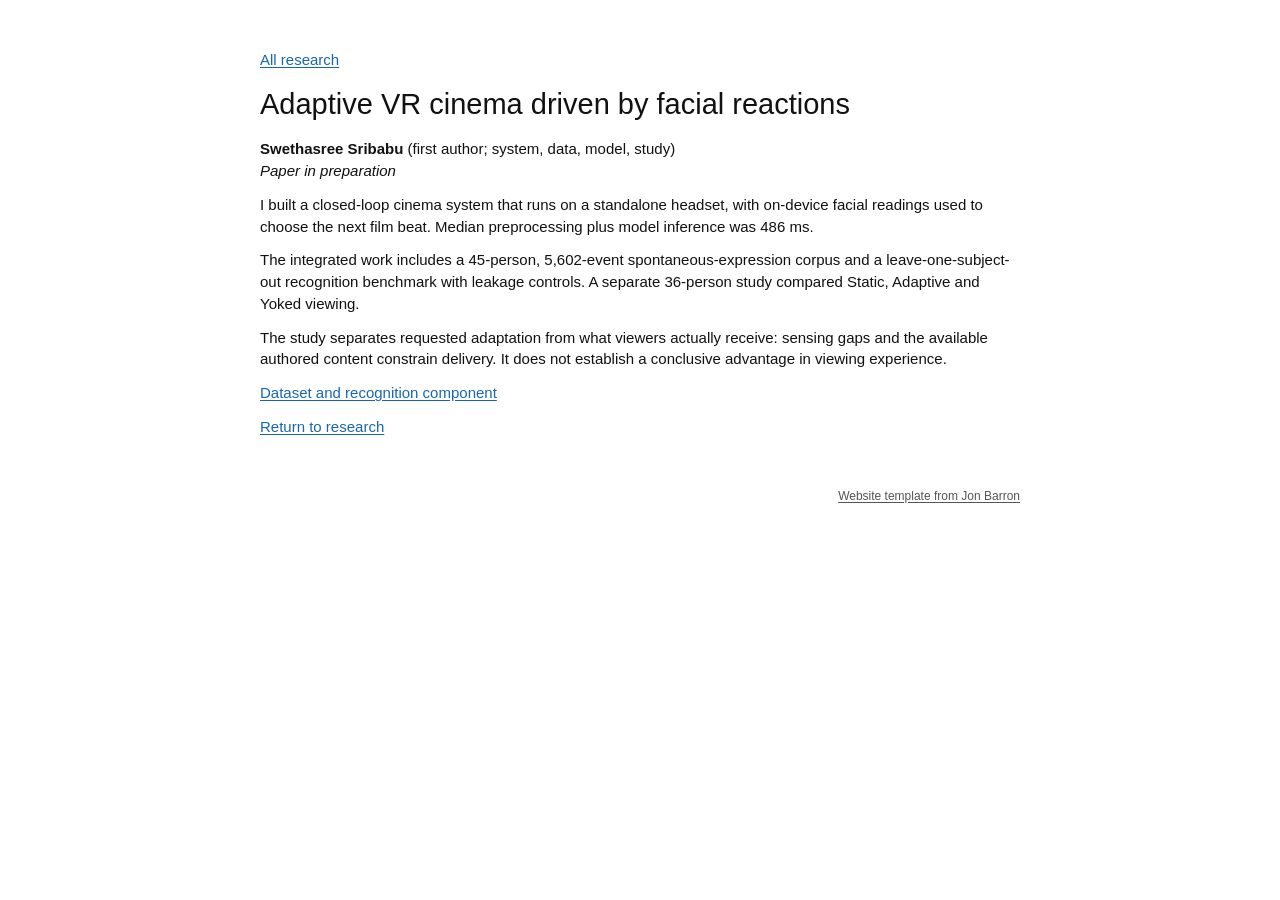
==== projects/adaptive-vr-cinema/index.html @ b435efd1 "v4 academic homepage and LaTeX CV" ====
<!doctype html><html lang="en"><head><meta charset="utf-8"><meta name="viewport" content="width=device-width, initial-scale=1"><meta name="color-scheme" content="light"><title>Adaptive VR cinema driven by facial reactions | Swethasree Sribabu</title><meta name="description" content="Adaptive VR cinema project; paper in preparation."><link rel="icon" href="data:,"><link rel="stylesheet" href="../../style.css"></head><body><a class="skip-link" href="#main">Skip to content</a><main id="main" class="page"><div class="project-page"><p><a href="../../index.html#research">All research</a></p><h1>Adaptive VR cinema driven by facial reactions</h1><p><strong>Swethasree Sribabu</strong> (first author; system, data, model, study)<br><em>Paper in preparation</em></p><p>I built a closed-loop cinema system that runs on a standalone headset, with on-device facial readings used to choose the next film beat. Median preprocessing plus model inference was 486 ms.</p><p>The integrated work includes a 45-person, 5,602-event spontaneous-expression corpus and a leave-one-subject-out recognition benchmark with leakage controls. A separate 36-person study compared Static, Adaptive and Yoked viewing.</p><p>The study separates requested adaptation from what viewers actually receive: sensing gaps and the available authored content constrain delivery. It does not establish a conclusive advantage in viewing experience.</p><p><a href="../blendme-ii/">Dataset and recognition component</a></p><p><a href="../../index.html#research">Return to research</a></p></div><footer class="footer"><p><a href="https://github.com/jonbarron/jonbarron_website">Website template from Jon Barron</a></p></footer></main></body></html>
---- style.css ----
/* Academic-page structure adapted from Jon Barron's reusable website template.
   Local system font and no remote scripts, fonts, or tracking. */
* { box-sizing:border-box; }
html { -webkit-text-size-adjust:100%; text-size-adjust:100%; scroll-padding-top:16px; }
body { margin:0; background:white; color:#111; font:15px/1.45 Arial,Helvetica,sans-serif; }
a { color:#1767ae; text-decoration:none; }
a:hover { color:#8b4b00; text-decoration:underline; }
a:focus-visible { outline:2px solid #1767ae; outline-offset:4px; }
p a { text-decoration:underline; text-underline-offset:2px; }
img { max-width:100%; display:block; }
p { margin:12px 0; }
h1,h2 { font-weight:400; }
h2 { font-size:22px; line-height:1.3; margin:0 0 13px; }
.page { width:100%; max-width:816px; margin:0 auto; padding:12px 8px 25px; }
.skip-link { position:fixed; top:-80px; left:12px; background:#fff; border:2px solid #1767ae; padding:8px; z-index:10; }
.skip-link:focus { top:8px; }
.bio { display:flex; align-items:center; padding:15px 0 12px; }
.bio-text { width:69%; padding:2.5%; }
.name { margin:0 0 17px; padding-top:12px; font-size:32px; line-height:1.2; text-align:center; }
.bio-text > p { font-size:14.5px; line-height:1.5; }
.bio-photo { width:31%; padding:2.5%; }
.bio-photo img { width:220px; height:220px; object-fit:cover; object-position:center 32%; border-radius:50%; }
.bio-links { text-align:center; padding-top:4px; }
.bio-links a { text-decoration:none; white-space:nowrap; }
.bio-links span { padding:0 6px; }
.section { padding:19px 20px 10px; }
.section > p { font-size:14.5px; }
.news-list,.honors-list { list-style:none; padding:0; margin:0; font-size:14px; }
.news-list li,.honors-list li { display:grid; grid-template-columns:100px minmax(0,1fr); gap:15px; margin:8px 0; }
.news-list li > span,.honors-list li > span { color:#333; white-space:nowrap; }
.papers { margin-top:6px; }
.paper { display:flex; align-items:center; gap:24px; padding:20px 0; }
.paper-media { width:160px; flex:0 0 160px; }
.paper-media img { width:160px; height:160px; object-fit:cover; }
.status-square { width:160px; height:160px; background:#f1f1f1; color:#555; display:flex; align-items:center; justify-content:center; text-align:center; padding:16px; }
.status-square span { font-size:12px; line-height:1.55; letter-spacing:1px; text-transform:uppercase; }
.paper-info { min-width:0; font-size:14px; line-height:1.4; }
.papertitle { font-weight:700; }
.paper-authors { margin-top:4px; }
.paper-venue { margin-top:3px; }
.paper-links { margin-top:4px; }
.paper-desc { margin:10px 0 0; }
.paper-award { color:#b00000; font-weight:700; margin:7px 0 0; }
.other-work { margin-top:12px; }
.footer { padding:26px 20px 8px; text-align:right; font-size:12px; color:#555; }
.footer p { margin:0; }
.footer a { color:#555; }
.project-page { padding:25px 20px 12px; }
.project-page h1 { font-size:29px; line-height:1.3; margin:15px 0; }
.project-subtitle { font-size:19px; }
.project-page h2 { margin-top:26px; }
.project-page figure { margin:24px 0; }
.project-page figure img { width:100%; height:auto; }
figcaption { font-size:13px; color:#444; margin-top:10px; }
@media(max-width:640px) {
 .page { padding:8px 15px 22px; }
 .bio { align-items:flex-start; gap:18px; }
 .bio-text { width:calc(100% - 128px); padding:10px 0; }
 .bio-photo { width:110px; padding:22px 0 0; }
 .bio-photo img { width:110px; height:110px; }
 .name { font-size:28px; text-align:left; padding-top:2px; }
 .bio-text > p { font-size:14px; }
 .bio-links { text-align:left; }
 .bio-links span { padding:0 4px; }
 .section,.project-page { padding-inline:0; }
 .paper { gap:18px; align-items:flex-start; }
 .paper-media { width:110px; flex-basis:110px; }
 .paper-media img,.status-square { width:110px; height:110px; }
 .status-square { padding:10px; }
 .status-square span { font-size:10px; letter-spacing:.6px; }
 .paper-info { font-size:14px; }
 .news-list li,.honors-list li { grid-template-columns:90px minmax(0,1fr); gap:10px; }
 .footer { padding-inline:0; }
}
@media(max-width:450px) {
 .bio { display:block; position:relative; padding-top:12px; }
 .bio-text { width:100%; }
 .name { max-width:calc(100% - 113px); min-height:74px; margin-bottom:17px; }
 .bio-photo { position:absolute; right:0; top:20px; padding:0; width:98px; }
 .bio-photo img { width:98px; height:98px; }
 .paper { gap:14px; }
 .paper-media { width:100px; flex-basis:100px; }
 .paper-media img,.status-square { width:100px; height:100px; }
 .status-square { padding:8px; }
 .status-square span { font-size:10px; }
 .news-list li,.honors-list li { grid-template-columns:85px minmax(0,1fr); font-size:13px; gap:10px; }
 .paper-info { font-size:13.5px; }
}
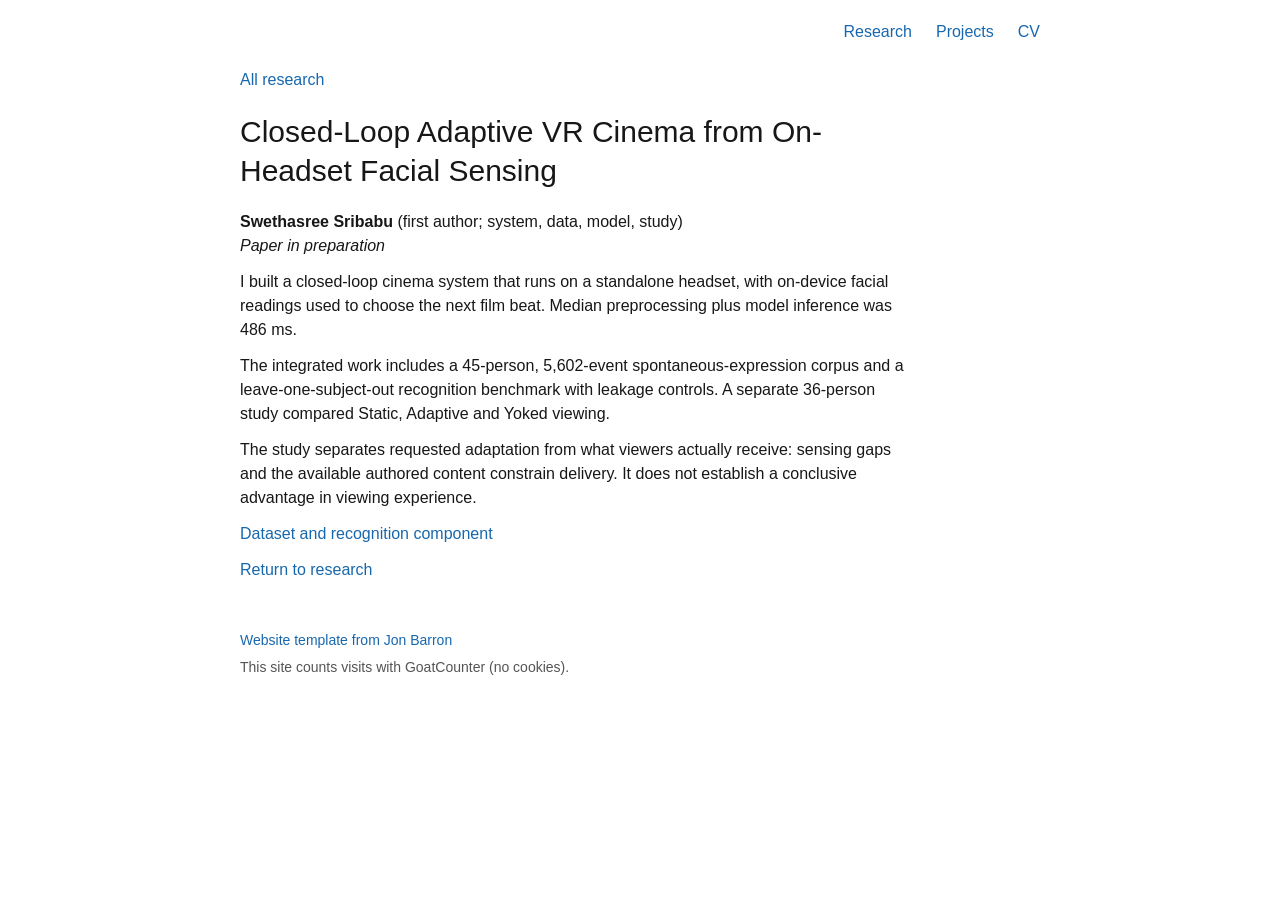
==== commit de5e0df9: "Sharper public titles" ====
--- a/projects/adaptive-vr-cinema/index.html
+++ b/projects/adaptive-vr-cinema/index.html
@@ -1 +1,3 @@
-<!doctype html><html lang="en"><head><meta charset="utf-8"><meta name="viewport" content="width=device-width, initial-scale=1"><meta name="color-scheme" content="light"><title>Adaptive VR cinema driven by facial reactions | Swethasree Sribabu</title><meta name="description" content="Adaptive VR cinema project; paper in preparation."><link rel="icon" href="data:,"><link rel="stylesheet" href="../../style.css"></head><body><a class="skip-link" href="#main">Skip to content</a><main id="main" class="page"><div class="project-page"><p><a href="../../index.html#research">All research</a></p><h1>Adaptive VR cinema driven by facial reactions</h1><p><strong>Swethasree Sribabu</strong> (first author; system, data, model, study)<br><em>Paper in preparation</em></p><p>I built a closed-loop cinema system that runs on a standalone headset, with on-device facial readings used to choose the next film beat. Median preprocessing plus model inference was 486 ms.</p><p>The integrated work includes a 45-person, 5,602-event spontaneous-expression corpus and a leave-one-subject-out recognition benchmark with leakage controls. A separate 36-person study compared Static, Adaptive and Yoked viewing.</p><p>The study separates requested adaptation from what viewers actually receive: sensing gaps and the available authored content constrain delivery. It does not establish a conclusive advantage in viewing experience.</p><p><a href="../blendme-ii/">Dataset and recognition component</a></p><p><a href="../../index.html#research">Return to research</a></p></div><footer class="footer"><p><a href="https://github.com/jonbarron/jonbarron_website">Website template from Jon Barron</a></p></footer></main></body></html>+<!DOCTYPE html>
+<html lang="en"><head><meta charset="utf-8"/><meta content="width=device-width, initial-scale=1" name="viewport"/><meta content="light" name="color-scheme"/><title>Closed-Loop Adaptive VR Cinema from On-Headset Facial Sensing | Swethasree Sribabu</title><meta content="Adaptive VR cinema project; paper in preparation." name="description"/><link href="data:," rel="icon"/><link href="../../style.css" rel="stylesheet"/></head><body><a class="skip-link" href="#main">Skip to content</a><main class="page" id="main"><nav aria-label="Primary" class="top-nav"><a href="../../#research">Research</a><a href="../../#projects">Projects</a><a href="../../assets/Swethasree_Sribabu_CV.pdf">CV</a></nav><div class="project-page"><p><a href="../../index.html#research">All research</a></p><h1>Closed-Loop Adaptive VR Cinema from On-Headset Facial Sensing</h1><p><strong>Swethasree Sribabu</strong> (first author; system, data, model, study)<br/><em>Paper in preparation</em></p><p>I built a closed-loop cinema system that runs on a standalone headset, with on-device facial readings used to choose the next film beat. Median preprocessing plus model inference was 486 ms.</p><p>The integrated work includes a 45-person, 5,602-event spontaneous-expression corpus and a leave-one-subject-out recognition benchmark with leakage controls. A separate 36-person study compared Static, Adaptive and Yoked viewing.</p><p>The study separates requested adaptation from what viewers actually receive: sensing gaps and the available authored content constrain delivery. It does not establish a conclusive advantage in viewing experience.</p><p><a href="../blendme-ii/">Dataset and recognition component</a></p><p><a href="../../index.html#research">Return to research</a></p></div><footer class="footer"><p><a href="https://github.com/jonbarron/jonbarron_website">Website template from Jon Barron</a></p><p>This site counts visits with GoatCounter (no cookies).</p></footer></main><script data-goatcounter="https://swethasree.goatcounter.com/count" async src="https://gc.zgo.at/count.js"></script>
+</body></html>
--- a/style.css
+++ b/style.css
@@ -1,88 +1,68 @@
-/* Academic-page structure adapted from Jon Barron's reusable website template.
-   Local system font and no remote scripts, fonts, or tracking. */
+/* Academic structure adapted from Jon Barron's reusable website template. */
 * { box-sizing:border-box; }
-html { -webkit-text-size-adjust:100%; text-size-adjust:100%; scroll-padding-top:16px; }
-body { margin:0; background:white; color:#111; font:15px/1.45 Arial,Helvetica,sans-serif; }
+html { -webkit-text-size-adjust:100%; text-size-adjust:100%; scroll-padding-top:24px; }
+body { margin:0; background:#fff; color:#171717; font:16px/1.5 Arial,Helvetica,sans-serif; }
 a { color:#1767ae; text-decoration:none; }
-a:hover { color:#8b4b00; text-decoration:underline; }
+a:hover { text-decoration:underline; }
 a:focus-visible { outline:2px solid #1767ae; outline-offset:4px; }
-p a { text-decoration:underline; text-underline-offset:2px; }
-img { max-width:100%; display:block; }
+img { display:block; max-width:100%; }
 p { margin:12px 0; }
 h1,h2 { font-weight:400; }
-h2 { font-size:22px; line-height:1.3; margin:0 0 13px; }
-.page { width:100%; max-width:816px; margin:0 auto; padding:12px 8px 25px; }
-.skip-link { position:fixed; top:-80px; left:12px; background:#fff; border:2px solid #1767ae; padding:8px; z-index:10; }
+h2 { font-size:24px; line-height:1.3; margin:0 0 20px; }
+.page { width:100%; max-width:840px; margin:0 auto; padding:20px 20px 32px; }
+.top-nav { display:flex; gap:24px; justify-content:flex-end; margin-bottom:24px; }
+.skip-link { position:fixed; top:-100px; left:12px; background:#fff; border:2px solid #1767ae; padding:8px; z-index:10; }
 .skip-link:focus { top:8px; }
-.bio { display:flex; align-items:center; padding:15px 0 12px; }
-.bio-text { width:69%; padding:2.5%; }
-.name { margin:0 0 17px; padding-top:12px; font-size:32px; line-height:1.2; text-align:center; }
-.bio-text > p { font-size:14.5px; line-height:1.5; }
-.bio-photo { width:31%; padding:2.5%; }
-.bio-photo img { width:220px; height:220px; object-fit:cover; object-position:center 32%; border-radius:50%; }
-.bio-links { text-align:center; padding-top:4px; }
-.bio-links a { text-decoration:none; white-space:nowrap; }
-.bio-links span { padding:0 6px; }
-.section { padding:19px 20px 10px; }
-.section > p { font-size:14.5px; }
-.news-list,.honors-list { list-style:none; padding:0; margin:0; font-size:14px; }
-.news-list li,.honors-list li { display:grid; grid-template-columns:100px minmax(0,1fr); gap:15px; margin:8px 0; }
-.news-list li > span,.honors-list li > span { color:#333; white-space:nowrap; }
-.papers { margin-top:6px; }
-.paper { display:flex; align-items:center; gap:24px; padding:20px 0; }
+.name { font-size:34px; line-height:1.2; margin:0 0 8px; }
+.headline { margin:0 0 24px; color:#555; }
+.bio { display:flex; gap:32px; align-items:flex-start; }
+.bio > p { flex:1; min-width:0; margin:0; max-width:75ch; }
+.bio-photo { flex:0 0 184px; }
+.bio-photo img { width:184px; height:184px; object-fit:cover; object-position:center 32%; border-radius:50%; }
+.bio-links { margin-top:20px; }
+.bio-links span { padding:0 8px; color:#555; }
+.section { margin-top:48px; }
+.section > p { max-width:75ch; }
+.news-list,.honors-list { list-style:none; padding:0; margin:0; }
+.news-list li,.honors-list li { display:grid; grid-template-columns:104px minmax(0,1fr); gap:16px; margin:10px 0; }
+.news-list li > span,.honors-list li > span { color:#555; white-space:nowrap; }
+.papers { margin-top:8px; }
+.paper { display:flex; align-items:flex-start; gap:24px; padding:24px 0; }
 .paper-media { width:160px; flex:0 0 160px; }
 .paper-media img { width:160px; height:160px; object-fit:cover; }
 .status-square { width:160px; height:160px; background:#f1f1f1; color:#555; display:flex; align-items:center; justify-content:center; text-align:center; padding:16px; }
-.status-square span { font-size:12px; line-height:1.55; letter-spacing:1px; text-transform:uppercase; }
-.paper-info { min-width:0; font-size:14px; line-height:1.4; }
+.status-square span { font-size:14px; line-height:1.5; letter-spacing:.6px; text-transform:uppercase; }
+.paper-info { min-width:0; max-width:75ch; }
 .papertitle { font-weight:700; }
-.paper-authors { margin-top:4px; }
-.paper-venue { margin-top:3px; }
-.paper-links { margin-top:4px; }
-.paper-desc { margin:10px 0 0; }
-.paper-award { color:#b00000; font-weight:700; margin:7px 0 0; }
-.other-work { margin-top:12px; }
-.footer { padding:26px 20px 8px; text-align:right; font-size:12px; color:#555; }
-.footer p { margin:0; }
-.footer a { color:#555; }
-.project-page { padding:25px 20px 12px; }
-.project-page h1 { font-size:29px; line-height:1.3; margin:15px 0; }
-.project-subtitle { font-size:19px; }
-.project-page h2 { margin-top:26px; }
+.paper-role,.paper-venue { color:#555; margin-top:4px; }
+.paper-desc { margin:12px 0; }
+.paper-links { margin-top:8px; }
+.footer { margin-top:48px; font-size:14px; color:#555; }
+.footer p { margin:6px 0; }
+.project-page { max-width:75ch; }
+.project-page h1 { font-size:30px; line-height:1.3; margin:20px 0; }
+.project-page h2 { margin-top:32px; }
 .project-page figure { margin:24px 0; }
 .project-page figure img { width:100%; height:auto; }
-figcaption { font-size:13px; color:#444; margin-top:10px; }
+figcaption { color:#555; margin-top:12px; }
 @media(max-width:640px) {
- .page { padding:8px 15px 22px; }
- .bio { align-items:flex-start; gap:18px; }
- .bio-text { width:calc(100% - 128px); padding:10px 0; }
- .bio-photo { width:110px; padding:22px 0 0; }
- .bio-photo img { width:110px; height:110px; }
- .name { font-size:28px; text-align:left; padding-top:2px; }
- .bio-text > p { font-size:14px; }
- .bio-links { text-align:left; }
- .bio-links span { padding:0 4px; }
- .section,.project-page { padding-inline:0; }
- .paper { gap:18px; align-items:flex-start; }
- .paper-media { width:110px; flex-basis:110px; }
- .paper-media img,.status-square { width:110px; height:110px; }
- .status-square { padding:10px; }
- .status-square span { font-size:10px; letter-spacing:.6px; }
- .paper-info { font-size:14px; }
- .news-list li,.honors-list li { grid-template-columns:90px minmax(0,1fr); gap:10px; }
- .footer { padding-inline:0; }
+ .page { padding:16px 20px 28px; }
+ .top-nav { justify-content:flex-start; margin-bottom:28px; }
+ .name { font-size:32px; }
+ .headline { max-width:30ch; }
+ .bio { flex-direction:column; gap:20px; }
+ .bio-photo { flex-basis:auto; }
+ .bio-photo img { width:144px; height:144px; }
+ .bio-links span { padding:0 5px; }
+ .section { margin-top:40px; }
+ .paper { flex-direction:column; gap:16px; padding:24px 0; }
+ .paper-media { flex-basis:auto; }
+ .news-list li,.honors-list li { grid-template-columns:94px minmax(0,1fr); gap:12px; }
+ .project-page h1 { font-size:28px; }
 }
-@media(max-width:450px) {
- .bio { display:block; position:relative; padding-top:12px; }
- .bio-text { width:100%; }
- .name { max-width:calc(100% - 113px); min-height:74px; margin-bottom:17px; }
- .bio-photo { position:absolute; right:0; top:20px; padding:0; width:98px; }
- .bio-photo img { width:98px; height:98px; }
- .paper { gap:14px; }
- .paper-media { width:100px; flex-basis:100px; }
- .paper-media img,.status-square { width:100px; height:100px; }
- .status-square { padding:8px; }
- .status-square span { font-size:10px; }
- .news-list li,.honors-list li { grid-template-columns:85px minmax(0,1fr); font-size:13px; gap:10px; }
- .paper-info { font-size:13.5px; }
+@media(max-width:350px) {
+ .page { padding-inline:16px; }
+ .name { font-size:30px; }
+ .bio-links span { padding:0 3px; }
+ .news-list li,.honors-list li { grid-template-columns:84px minmax(0,1fr); gap:10px; }
 }
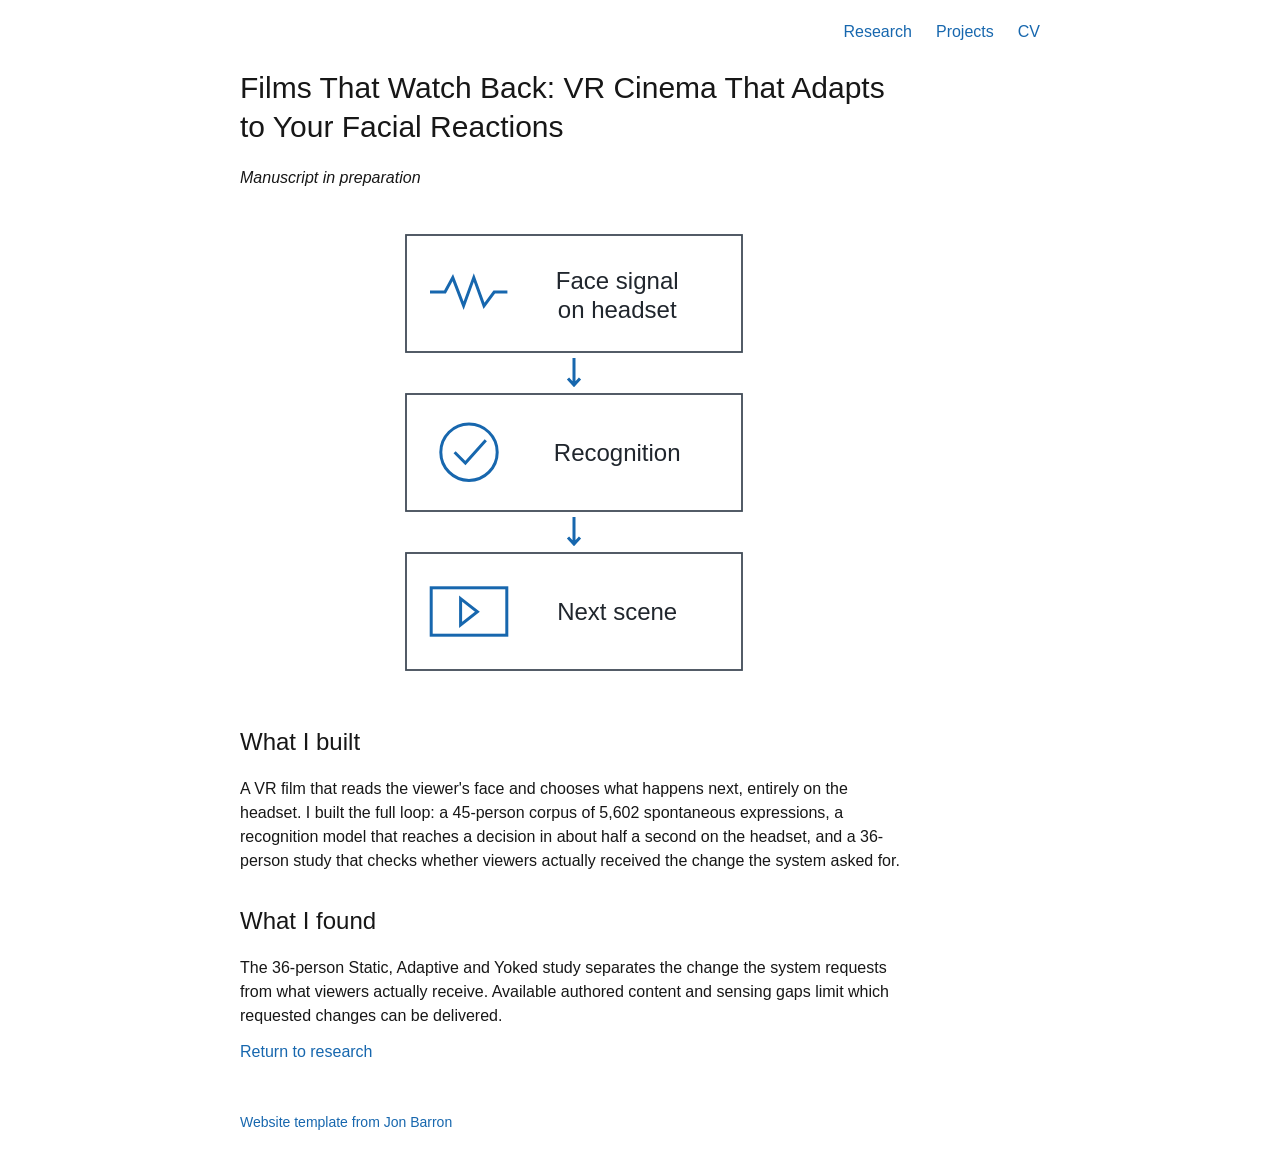
==== commit 165ebd0c: "Copy deck v5" ====
--- a/projects/adaptive-vr-cinema/index.html
+++ b/projects/adaptive-vr-cinema/index.html
@@ -1,3 +1,4 @@
 <!DOCTYPE html>
-<html lang="en"><head><meta charset="utf-8"/><meta content="width=device-width, initial-scale=1" name="viewport"/><meta content="light" name="color-scheme"/><title>Closed-Loop Adaptive VR Cinema from On-Headset Facial Sensing | Swethasree Sribabu</title><meta content="Adaptive VR cinema project; paper in preparation." name="description"/><link href="data:," rel="icon"/><link href="../../style.css" rel="stylesheet"/></head><body><a class="skip-link" href="#main">Skip to content</a><main class="page" id="main"><nav aria-label="Primary" class="top-nav"><a href="../../#research">Research</a><a href="../../#projects">Projects</a><a href="../../assets/Swethasree_Sribabu_CV.pdf">CV</a></nav><div class="project-page"><p><a href="../../index.html#research">All research</a></p><h1>Closed-Loop Adaptive VR Cinema from On-Headset Facial Sensing</h1><p><strong>Swethasree Sribabu</strong> (first author; system, data, model, study)<br/><em>Paper in preparation</em></p><p>I built a closed-loop cinema system that runs on a standalone headset, with on-device facial readings used to choose the next film beat. Median preprocessing plus model inference was 486 ms.</p><p>The integrated work includes a 45-person, 5,602-event spontaneous-expression corpus and a leave-one-subject-out recognition benchmark with leakage controls. A separate 36-person study compared Static, Adaptive and Yoked viewing.</p><p>The study separates requested adaptation from what viewers actually receive: sensing gaps and the available authored content constrain delivery. It does not establish a conclusive advantage in viewing experience.</p><p><a href="../blendme-ii/">Dataset and recognition component</a></p><p><a href="../../index.html#research">Return to research</a></p></div><footer class="footer"><p><a href="https://github.com/jonbarron/jonbarron_website">Website template from Jon Barron</a></p><p>This site counts visits with GoatCounter (no cookies).</p></footer></main><script data-goatcounter="https://swethasree.goatcounter.com/count" async src="https://gc.zgo.at/count.js"></script>
+
+<html lang="en"><head><meta charset="utf-8"/><meta content="width=device-width, initial-scale=1" name="viewport"/><meta content="light" name="color-scheme"/><title>Films That Watch Back: VR Cinema That Adapts to Your Facial Reactions | Swethasree Sribabu</title><meta content="On-headset adaptive VR cinema; manuscript in preparation." name="description"/><link href="data:," rel="icon"/><link href="../../style.css" rel="stylesheet"/></head><body><a class="skip-link" href="#main">Skip to content</a><main class="page" id="main"><nav aria-label="Primary" class="top-nav"><a href="../../#research">Research</a><a href="../../#projects">Projects</a><a data-goatcounter-click="cv-download" href="../../assets/Swethasree_Sribabu_CV.pdf">CV</a></nav><div class="project-page"><h1>Films That Watch Back: VR Cinema That Adapts to Your Facial Reactions</h1><p><em>Manuscript in preparation</em></p><figure><img alt="Flat schematic: face signal on headset, recognition, next scene" height="800" src="../../assets/research/adaptive-cinema.svg" width="800"/></figure><h2>What I built</h2><p>A VR film that reads the viewer's face and chooses what happens next, entirely on the headset. I built the full loop: a 45-person corpus of 5,602 spontaneous expressions, a recognition model that reaches a decision in about half a second on the headset, and a 36-person study that checks whether viewers actually received the change the system asked for.</p><h2>What I found</h2><p>The 36-person Static, Adaptive and Yoked study separates the change the system requests from what viewers actually receive. Available authored content and sensing gaps limit which requested changes can be delivered.</p><p><a href="../../index.html#research">Return to research</a></p></div><footer class="footer"><p><a data-goatcounter-click="template-source" href="https://github.com/jonbarron/jonbarron_website">Website template from Jon Barron</a></p></footer></main><script data-goatcounter="https://swethasree.goatcounter.com/count" async src="https://gc.zgo.at/count.js"></script>
 </body></html>
--- a/style.css
+++ b/style.css
@@ -18,7 +18,7 @@
 .bio { display:flex; gap:32px; align-items:flex-start; }
 .bio > p { flex:1; min-width:0; margin:0; max-width:75ch; }
 .bio-photo { flex:0 0 184px; }
-.bio-photo img { width:184px; height:184px; object-fit:cover; object-position:center 32%; border-radius:50%; }
+.bio-photo img { width:184px; height:184px; object-fit:contain; object-position:center; border-radius:0; }
 .bio-links { margin-top:20px; }
 .bio-links span { padding:0 8px; color:#555; }
 .section { margin-top:48px; }
@@ -29,7 +29,7 @@
 .papers { margin-top:8px; }
 .paper { display:flex; align-items:flex-start; gap:24px; padding:24px 0; }
 .paper-media { width:160px; flex:0 0 160px; }
-.paper-media img { width:160px; height:160px; object-fit:cover; }
+.paper-media img,.paper-media video { width:160px; height:160px; object-fit:cover; }
 .status-square { width:160px; height:160px; background:#f1f1f1; color:#555; display:flex; align-items:center; justify-content:center; text-align:center; padding:16px; }
 .status-square span { font-size:14px; line-height:1.5; letter-spacing:.6px; text-transform:uppercase; }
 .paper-info { min-width:0; max-width:75ch; }
@@ -66,3 +66,13 @@
  .bio-links span { padding:0 3px; }
  .news-list li,.honors-list li { grid-template-columns:84px minmax(0,1fr); gap:10px; }
 }
+
+.research-question { font-size:16px; font-weight:600; line-height:1.5; margin:24px 0 0; }
+.paper-media video { display:block; background:#f1f1f1; }
+
+.paper-media img { object-fit:contain; }
+.model-credit { max-width:75ch; }
+
+.project-page figure img { max-height:480px; object-fit:contain; }
+
+.model-credit a { text-decoration:underline; text-underline-offset:2px; }
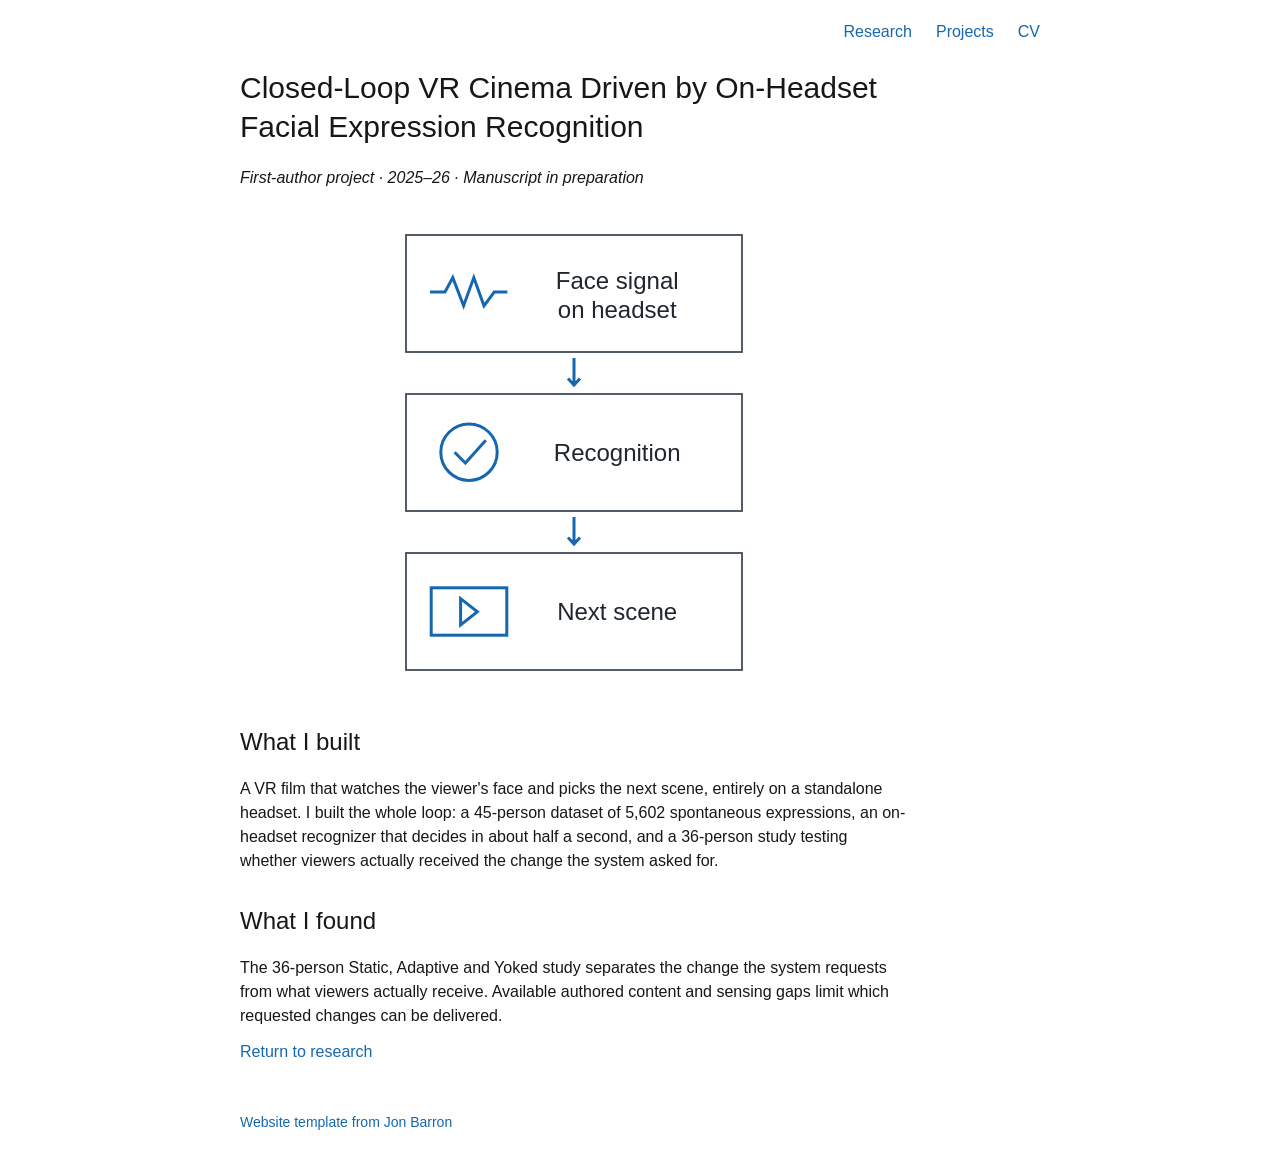
==== commit 03e7a1bd: "Plain paper-style titles" ====
--- a/projects/adaptive-vr-cinema/index.html
+++ b/projects/adaptive-vr-cinema/index.html
@@ -1,4 +1,4 @@
 <!DOCTYPE html>
 
-<html lang="en"><head><meta charset="utf-8"/><meta content="width=device-width, initial-scale=1" name="viewport"/><meta content="light" name="color-scheme"/><title>Films That Watch Back: VR Cinema That Adapts to Your Facial Reactions | Swethasree Sribabu</title><meta content="On-headset adaptive VR cinema; manuscript in preparation." name="description"/><link href="data:," rel="icon"/><link href="../../style.css" rel="stylesheet"/></head><body><a class="skip-link" href="#main">Skip to content</a><main class="page" id="main"><nav aria-label="Primary" class="top-nav"><a href="../../#research">Research</a><a href="../../#projects">Projects</a><a data-goatcounter-click="cv-download" href="../../assets/Swethasree_Sribabu_CV.pdf">CV</a></nav><div class="project-page"><h1>Films That Watch Back: VR Cinema That Adapts to Your Facial Reactions</h1><p><em>Manuscript in preparation</em></p><figure><img alt="Flat schematic: face signal on headset, recognition, next scene" height="800" src="../../assets/research/adaptive-cinema.svg" width="800"/></figure><h2>What I built</h2><p>A VR film that reads the viewer's face and chooses what happens next, entirely on the headset. I built the full loop: a 45-person corpus of 5,602 spontaneous expressions, a recognition model that reaches a decision in about half a second on the headset, and a 36-person study that checks whether viewers actually received the change the system asked for.</p><h2>What I found</h2><p>The 36-person Static, Adaptive and Yoked study separates the change the system requests from what viewers actually receive. Available authored content and sensing gaps limit which requested changes can be delivered.</p><p><a href="../../index.html#research">Return to research</a></p></div><footer class="footer"><p><a data-goatcounter-click="template-source" href="https://github.com/jonbarron/jonbarron_website">Website template from Jon Barron</a></p></footer></main><script data-goatcounter="https://swethasree.goatcounter.com/count" async src="https://gc.zgo.at/count.js"></script>
+<html lang="en"><head><meta charset="utf-8"/><meta content="width=device-width, initial-scale=1" name="viewport"/><meta content="light" name="color-scheme"/><title>Closed-Loop VR Cinema Driven by On-Headset Facial Expression Recognition | Swethasree Sribabu</title><meta content="On-headset adaptive VR cinema; manuscript in preparation." name="description"/><link href="data:," rel="icon"/><link href="../../style.css" rel="stylesheet"/></head><body><a class="skip-link" data-goatcounter-click="project-adaptive-vr-cinema" href="#main">Skip to content</a><main class="page" id="main"><nav aria-label="Primary" class="top-nav"><a href="../../#research">Research</a><a href="../../#projects">Projects</a><a data-goatcounter-click="cv-download" href="../../assets/Swethasree_Sribabu_CV.pdf">CV</a></nav><div class="project-page"><h1 data-read-event="open-project-adaptive-vr-cinema">Closed-Loop VR Cinema Driven by On-Headset Facial Expression Recognition</h1><p><em>First-author project · 2025–26 · Manuscript in preparation</em></p><figure><img alt="Closed-Loop VR Cinema Driven by On-Headset Facial Expression Recognition. Flat schematic: face signal on headset, recognition, next scene." height="800" src="../../assets/research/adaptive-cinema.svg" width="800"/></figure><h2>What I built</h2><p>A VR film that watches the viewer's face and picks the next scene, entirely on a standalone headset. I built the whole loop: a 45-person dataset of 5,602 spontaneous expressions, an on-headset recognizer that decides in about half a second, and a 36-person study testing whether viewers actually received the change the system asked for.</p><h2>What I found</h2><p>The 36-person Static, Adaptive and Yoked study separates the change the system requests from what viewers actually receive. Available authored content and sensing gaps limit which requested changes can be delivered.</p><p><a href="../../index.html#research">Return to research</a></p></div><footer class="footer"><p><a data-goatcounter-click="template-source" href="https://github.com/jonbarron/jonbarron_website">Website template from Jon Barron</a></p></footer></main><script defer="" src="../../site-analytics.js"></script><script data-goatcounter="https://swethasree.goatcounter.com/count" async src="https://gc.zgo.at/count.js"></script>
 </body></html>
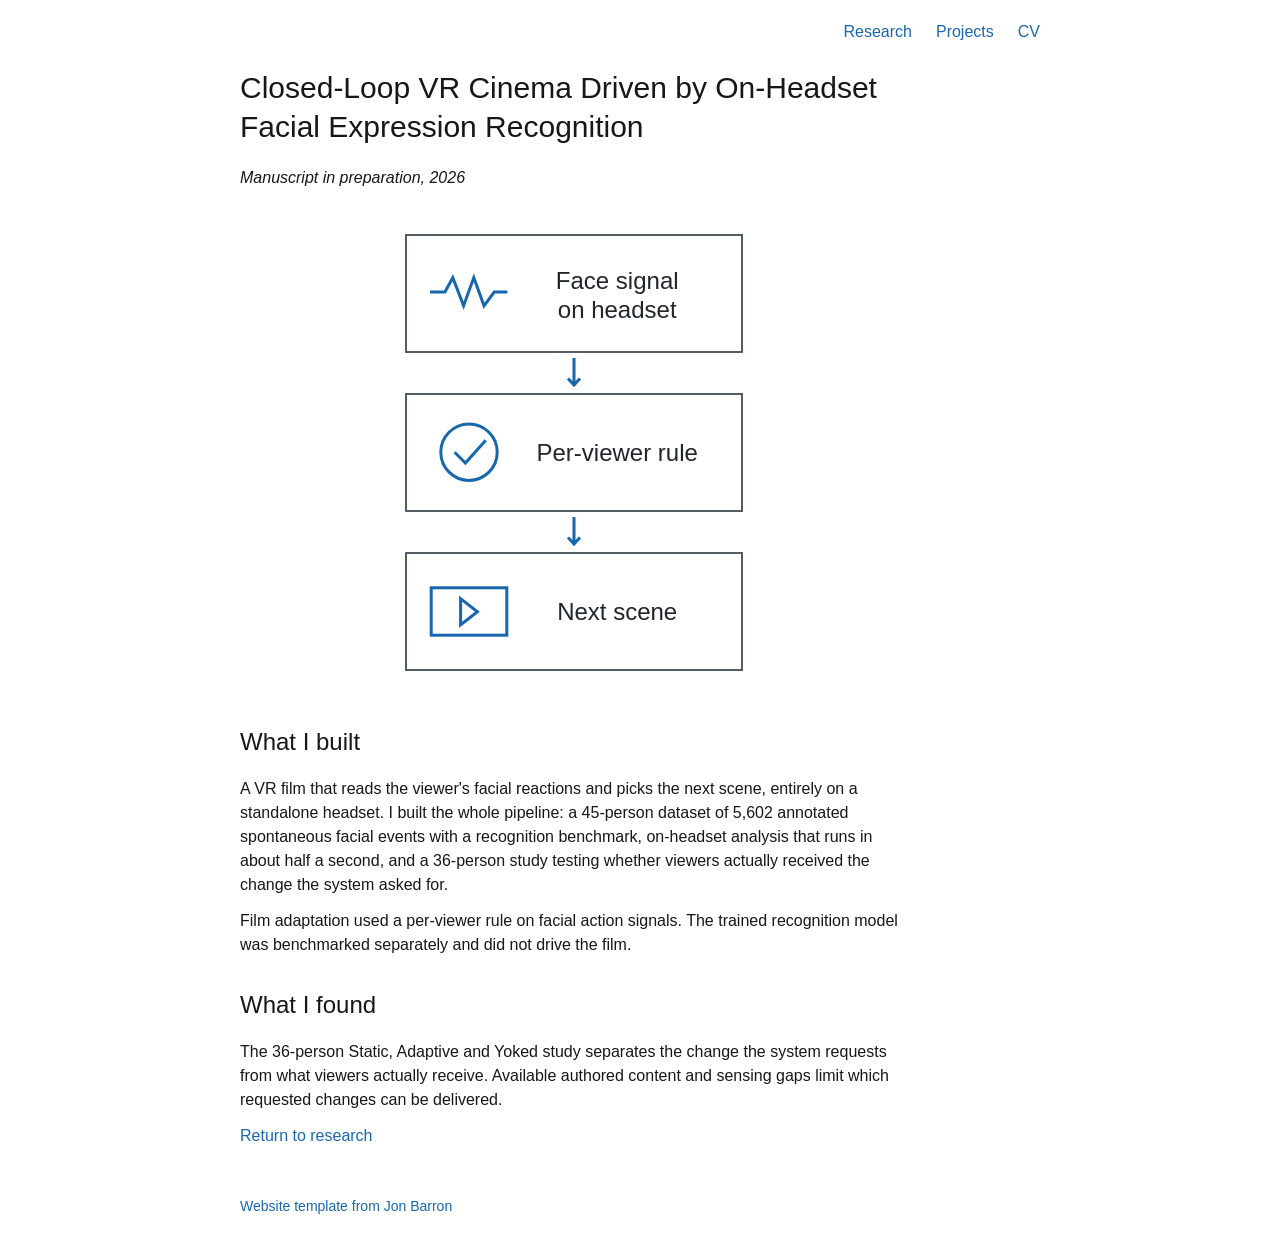
==== commit 5e241e3e: "Status and accuracy" ====
--- a/projects/adaptive-vr-cinema/index.html
+++ b/projects/adaptive-vr-cinema/index.html
@@ -1,4 +1,4 @@
 <!DOCTYPE html>
 
-<html lang="en"><head><meta charset="utf-8"/><meta content="width=device-width, initial-scale=1" name="viewport"/><meta content="light" name="color-scheme"/><title>Closed-Loop VR Cinema Driven by On-Headset Facial Expression Recognition | Swethasree Sribabu</title><meta content="On-headset adaptive VR cinema; manuscript in preparation." name="description"/><link href="data:," rel="icon"/><link href="../../style.css" rel="stylesheet"/></head><body><a class="skip-link" data-goatcounter-click="project-adaptive-vr-cinema" href="#main">Skip to content</a><main class="page" id="main"><nav aria-label="Primary" class="top-nav"><a href="../../#research">Research</a><a href="../../#projects">Projects</a><a data-goatcounter-click="cv-download" href="../../assets/Swethasree_Sribabu_CV.pdf">CV</a></nav><div class="project-page"><h1 data-read-event="open-project-adaptive-vr-cinema">Closed-Loop VR Cinema Driven by On-Headset Facial Expression Recognition</h1><p><em>First-author project · 2025–26 · Manuscript in preparation</em></p><figure><img alt="Closed-Loop VR Cinema Driven by On-Headset Facial Expression Recognition. Flat schematic: face signal on headset, recognition, next scene." height="800" src="../../assets/research/adaptive-cinema.svg" width="800"/></figure><h2>What I built</h2><p>A VR film that watches the viewer's face and picks the next scene, entirely on a standalone headset. I built the whole loop: a 45-person dataset of 5,602 spontaneous expressions, an on-headset recognizer that decides in about half a second, and a 36-person study testing whether viewers actually received the change the system asked for.</p><h2>What I found</h2><p>The 36-person Static, Adaptive and Yoked study separates the change the system requests from what viewers actually receive. Available authored content and sensing gaps limit which requested changes can be delivered.</p><p><a href="../../index.html#research">Return to research</a></p></div><footer class="footer"><p><a data-goatcounter-click="template-source" href="https://github.com/jonbarron/jonbarron_website">Website template from Jon Barron</a></p></footer></main><script defer="" src="../../site-analytics.js"></script><script data-goatcounter="https://swethasree.goatcounter.com/count" async src="https://gc.zgo.at/count.js"></script>
+<html lang="en"><head><meta charset="utf-8"/><meta content="width=device-width, initial-scale=1" name="viewport"/><meta content="light" name="color-scheme"/><title>Closed-Loop VR Cinema Driven by On-Headset Facial Expression Recognition | Swethasree Sribabu</title><meta content="On-headset adaptive VR cinema; manuscript in preparation." name="description"/><link href="data:," rel="icon"/><link href="../../style.css" rel="stylesheet"/></head><body><a class="skip-link" data-goatcounter-click="project-adaptive-vr-cinema" href="#main">Skip to content</a><main class="page" id="main"><nav aria-label="Primary" class="top-nav"><a href="../../#research">Research</a><a href="../../#projects">Projects</a><a data-goatcounter-click="cv-download" href="../../assets/Swethasree_Sribabu_CV.pdf">CV</a></nav><div class="project-page"><h1 data-read-event="open-project-adaptive-vr-cinema">Closed-Loop VR Cinema Driven by On-Headset Facial Expression Recognition</h1><p><em>Manuscript in preparation, 2026</em></p><figure><img alt="Closed-Loop VR Cinema Driven by On-Headset Facial Expression Recognition. Flat schematic: face signal on headset, per-viewer rule, next scene." height="800" src="../../assets/research/adaptive-cinema.svg" width="800"/></figure><h2>What I built</h2><p>A VR film that reads the viewer's facial reactions and picks the next scene, entirely on a standalone headset. I built the whole pipeline: a 45-person dataset of 5,602 annotated spontaneous facial events with a recognition benchmark, on-headset analysis that runs in about half a second, and a 36-person study testing whether viewers actually received the change the system asked for.</p><p>Film adaptation used a per-viewer rule on facial action signals. The trained recognition model was benchmarked separately and did not drive the film.</p><h2>What I found</h2><p>The 36-person Static, Adaptive and Yoked study separates the change the system requests from what viewers actually receive. Available authored content and sensing gaps limit which requested changes can be delivered.</p><p><a href="../../index.html#research">Return to research</a></p></div><footer class="footer"><p><a data-goatcounter-click="template-source" href="https://github.com/jonbarron/jonbarron_website">Website template from Jon Barron</a></p></footer></main><script defer="" src="../../site-analytics.js"></script><script data-goatcounter="https://swethasree.goatcounter.com/count" async src="https://gc.zgo.at/count.js"></script>
 </body></html>
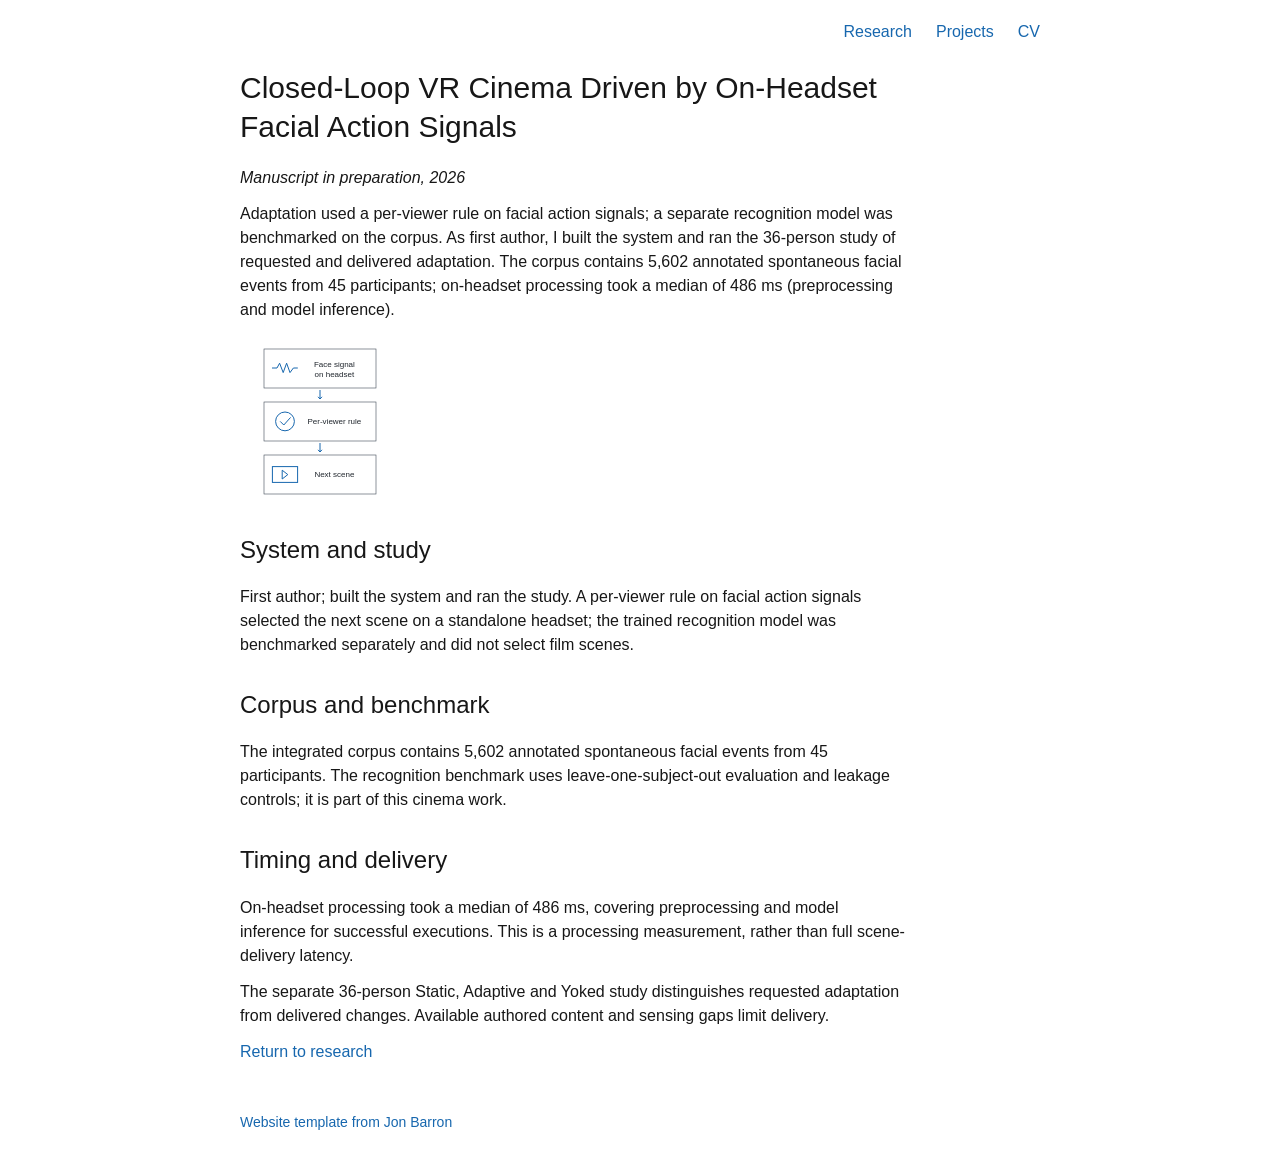
==== commit 45a1cc08: "Reviewer fixes" ====
--- a/projects/adaptive-vr-cinema/index.html
+++ b/projects/adaptive-vr-cinema/index.html
@@ -1,4 +1,4 @@
 <!DOCTYPE html>
 
-<html lang="en"><head><meta charset="utf-8"/><meta content="width=device-width, initial-scale=1" name="viewport"/><meta content="light" name="color-scheme"/><title>Closed-Loop VR Cinema Driven by On-Headset Facial Expression Recognition | Swethasree Sribabu</title><meta content="On-headset adaptive VR cinema; manuscript in preparation." name="description"/><link href="data:," rel="icon"/><link href="../../style.css" rel="stylesheet"/></head><body><a class="skip-link" data-goatcounter-click="project-adaptive-vr-cinema" href="#main">Skip to content</a><main class="page" id="main"><nav aria-label="Primary" class="top-nav"><a href="../../#research">Research</a><a href="../../#projects">Projects</a><a data-goatcounter-click="cv-download" href="../../assets/Swethasree_Sribabu_CV.pdf">CV</a></nav><div class="project-page"><h1 data-read-event="open-project-adaptive-vr-cinema">Closed-Loop VR Cinema Driven by On-Headset Facial Expression Recognition</h1><p><em>Manuscript in preparation, 2026</em></p><figure><img alt="Closed-Loop VR Cinema Driven by On-Headset Facial Expression Recognition. Flat schematic: face signal on headset, per-viewer rule, next scene." height="800" src="../../assets/research/adaptive-cinema.svg" width="800"/></figure><h2>What I built</h2><p>A VR film that reads the viewer's facial reactions and picks the next scene, entirely on a standalone headset. I built the whole pipeline: a 45-person dataset of 5,602 annotated spontaneous facial events with a recognition benchmark, on-headset analysis that runs in about half a second, and a 36-person study testing whether viewers actually received the change the system asked for.</p><p>Film adaptation used a per-viewer rule on facial action signals. The trained recognition model was benchmarked separately and did not drive the film.</p><h2>What I found</h2><p>The 36-person Static, Adaptive and Yoked study separates the change the system requests from what viewers actually receive. Available authored content and sensing gaps limit which requested changes can be delivered.</p><p><a href="../../index.html#research">Return to research</a></p></div><footer class="footer"><p><a data-goatcounter-click="template-source" href="https://github.com/jonbarron/jonbarron_website">Website template from Jon Barron</a></p></footer></main><script defer="" src="../../site-analytics.js"></script><script data-goatcounter="https://swethasree.goatcounter.com/count" async src="https://gc.zgo.at/count.js"></script>
+<html lang="en"><head><meta charset="utf-8"/><meta content="width=device-width, initial-scale=1" name="viewport"/><meta content="light" name="color-scheme"/><title>Closed-Loop VR Cinema Driven by On-Headset Facial Action Signals | Swethasree Sribabu</title><meta content="On-headset adaptive VR cinema; manuscript in preparation." name="description"/><link href="data:," rel="icon"/><link href="../../style.css" rel="stylesheet"/></head><body><a class="skip-link" data-goatcounter-click="project-adaptive-vr-cinema" href="#main">Skip to content</a><main class="page" id="main"><nav aria-label="Primary" class="top-nav"><a href="../../#research">Research</a><a href="../../#projects">Projects</a><a data-goatcounter-click="cv-download" href="../../assets/Swethasree_Sribabu_CV.pdf">CV</a></nav><div class="project-page"><h1 data-read-event="open-project-adaptive-vr-cinema">Closed-Loop VR Cinema Driven by On-Headset Facial Action Signals</h1><p><em>Manuscript in preparation, 2026</em></p><p>Adaptation used a per-viewer rule on facial action signals; a separate recognition model was benchmarked on the corpus. As first author, I built the system and ran the 36-person study of requested and delivered adaptation. The corpus contains 5,602 annotated spontaneous facial events from 45 participants; on-headset processing took a median of 486 ms (preprocessing and model inference).</p><figure class="project-thumbnail"><img alt="Closed-Loop VR Cinema Driven by On-Headset Facial Action Signals. Rule-based adaptation schematic." height="160" src="../../assets/research/adaptive-cinema.svg" width="160"/></figure><h2>System and study</h2><p>First author; built the system and ran the study. A per-viewer rule on facial action signals selected the next scene on a standalone headset; the trained recognition model was benchmarked separately and did not select film scenes.</p><h2>Corpus and benchmark</h2><p>The integrated corpus contains 5,602 annotated spontaneous facial events from 45 participants. The recognition benchmark uses leave-one-subject-out evaluation and leakage controls; it is part of this cinema work.</p><h2>Timing and delivery</h2><p>On-headset processing took a median of 486 ms, covering preprocessing and model inference for successful executions. This is a processing measurement, rather than full scene-delivery latency.</p><p>The separate 36-person Static, Adaptive and Yoked study distinguishes requested adaptation from delivered changes. Available authored content and sensing gaps limit delivery.</p><p><a data-goatcounter-click="return-research" href="../../index.html#research">Return to research</a></p></div><footer class="footer"><p><a data-goatcounter-click="template-source" href="https://github.com/jonbarron/jonbarron_website">Website template from Jon Barron</a></p></footer></main><script defer="" src="../../site-analytics.js"></script><script data-goatcounter="https://swethasree.goatcounter.com/count" async src="https://gc.zgo.at/count.js"></script>
 </body></html>
--- a/style.css
+++ b/style.css
@@ -76,3 +76,8 @@
 .project-page figure img { max-height:480px; object-fit:contain; }
 
 .model-credit a { text-decoration:underline; text-underline-offset:2px; }
+
+.paper-media { margin:0; }
+.paper-media figcaption { font-size:12px; line-height:1.4; margin:6px 0 0; }
+.project-page .project-thumbnail { width:160px; margin:20px 0; }
+.project-page .project-thumbnail img { width:160px; height:160px; }
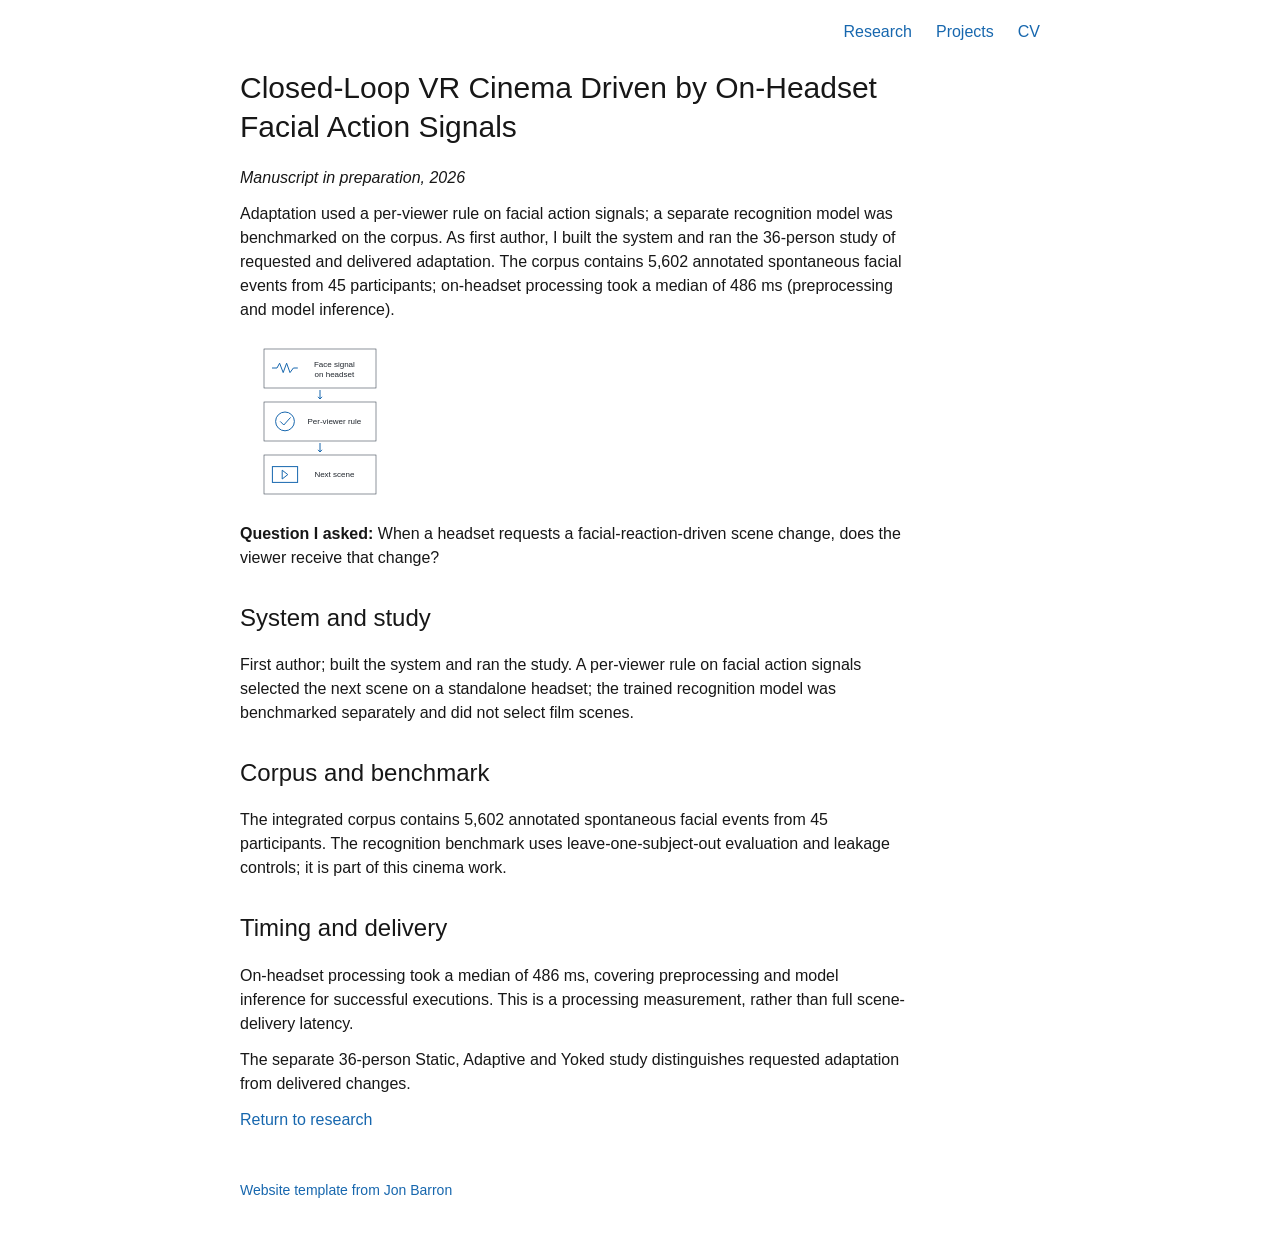
==== commit 42df86ae: "Admissions revision" ====
--- a/projects/adaptive-vr-cinema/index.html
+++ b/projects/adaptive-vr-cinema/index.html
@@ -1,4 +1,4 @@
 <!DOCTYPE html>
 
-<html lang="en"><head><meta charset="utf-8"/><meta content="width=device-width, initial-scale=1" name="viewport"/><meta content="light" name="color-scheme"/><title>Closed-Loop VR Cinema Driven by On-Headset Facial Action Signals | Swethasree Sribabu</title><meta content="On-headset adaptive VR cinema; manuscript in preparation." name="description"/><link href="data:," rel="icon"/><link href="../../style.css" rel="stylesheet"/></head><body><a class="skip-link" data-goatcounter-click="project-adaptive-vr-cinema" href="#main">Skip to content</a><main class="page" id="main"><nav aria-label="Primary" class="top-nav"><a href="../../#research">Research</a><a href="../../#projects">Projects</a><a data-goatcounter-click="cv-download" href="../../assets/Swethasree_Sribabu_CV.pdf">CV</a></nav><div class="project-page"><h1 data-read-event="open-project-adaptive-vr-cinema">Closed-Loop VR Cinema Driven by On-Headset Facial Action Signals</h1><p><em>Manuscript in preparation, 2026</em></p><p>Adaptation used a per-viewer rule on facial action signals; a separate recognition model was benchmarked on the corpus. As first author, I built the system and ran the 36-person study of requested and delivered adaptation. The corpus contains 5,602 annotated spontaneous facial events from 45 participants; on-headset processing took a median of 486 ms (preprocessing and model inference).</p><figure class="project-thumbnail"><img alt="Closed-Loop VR Cinema Driven by On-Headset Facial Action Signals. Rule-based adaptation schematic." height="160" src="../../assets/research/adaptive-cinema.svg" width="160"/></figure><h2>System and study</h2><p>First author; built the system and ran the study. A per-viewer rule on facial action signals selected the next scene on a standalone headset; the trained recognition model was benchmarked separately and did not select film scenes.</p><h2>Corpus and benchmark</h2><p>The integrated corpus contains 5,602 annotated spontaneous facial events from 45 participants. The recognition benchmark uses leave-one-subject-out evaluation and leakage controls; it is part of this cinema work.</p><h2>Timing and delivery</h2><p>On-headset processing took a median of 486 ms, covering preprocessing and model inference for successful executions. This is a processing measurement, rather than full scene-delivery latency.</p><p>The separate 36-person Static, Adaptive and Yoked study distinguishes requested adaptation from delivered changes. Available authored content and sensing gaps limit delivery.</p><p><a data-goatcounter-click="return-research" href="../../index.html#research">Return to research</a></p></div><footer class="footer"><p><a data-goatcounter-click="template-source" href="https://github.com/jonbarron/jonbarron_website">Website template from Jon Barron</a></p></footer></main><script defer="" src="../../site-analytics.js"></script><script data-goatcounter="https://swethasree.goatcounter.com/count" async src="https://gc.zgo.at/count.js"></script>
+<html lang="en"><head><meta charset="utf-8"/><meta content="width=device-width, initial-scale=1" name="viewport"/><meta content="light" name="color-scheme"/><title>Closed-Loop VR Cinema Driven by On-Headset Facial Action Signals | Swethasree Sribabu</title><meta content="On-headset adaptive VR cinema; manuscript in preparation." name="description"/><link href="data:," rel="icon"/><link href="../../style.css" rel="stylesheet"/></head><body><a class="skip-link" data-goatcounter-click="project-adaptive-vr-cinema" href="#main">Skip to content</a><main class="page" id="main"><nav aria-label="Primary" class="top-nav"><a href="../../#research">Research</a><a href="../../#projects">Projects</a><a data-goatcounter-click="cv-download" href="../../assets/Swethasree_Sribabu_CV.pdf">CV</a></nav><div class="project-page"><h1 data-read-event="open-project-adaptive-vr-cinema">Closed-Loop VR Cinema Driven by On-Headset Facial Action Signals</h1><p><em>Manuscript in preparation, 2026</em></p><p>Adaptation used a per-viewer rule on facial action signals; a separate recognition model was benchmarked on the corpus. As first author, I built the system and ran the 36-person study of requested and delivered adaptation. The corpus contains 5,602 annotated spontaneous facial events from 45 participants; on-headset processing took a median of 486 ms (preprocessing and model inference).</p><figure class="project-thumbnail"><img alt="Closed-Loop VR Cinema Driven by On-Headset Facial Action Signals. Rule-based adaptation schematic." height="160" src="../../assets/research/adaptive-cinema.svg" width="160"/></figure><p class="research-note"><strong>Question I asked:</strong> When a headset requests a facial-reaction-driven scene change, does the viewer receive that change?</p><h2>System and study</h2><p>First author; built the system and ran the study. A per-viewer rule on facial action signals selected the next scene on a standalone headset; the trained recognition model was benchmarked separately and did not select film scenes.</p><h2>Corpus and benchmark</h2><p>The integrated corpus contains 5,602 annotated spontaneous facial events from 45 participants. The recognition benchmark uses leave-one-subject-out evaluation and leakage controls; it is part of this cinema work.</p><h2>Timing and delivery</h2><p>On-headset processing took a median of 486 ms, covering preprocessing and model inference for successful executions. This is a processing measurement, rather than full scene-delivery latency.</p><p>The separate 36-person Static, Adaptive and Yoked study distinguishes requested adaptation from delivered changes.</p><p><a data-goatcounter-click="return-research" href="../../index.html#research">Return to research</a></p></div><footer class="footer"><p><a data-goatcounter-click="template-source" href="https://github.com/jonbarron/jonbarron_website">Website template from Jon Barron</a></p></footer></main><script defer="" src="../../site-analytics.js"></script><script data-goatcounter="https://swethasree.goatcounter.com/count" async src="https://gc.zgo.at/count.js"></script>
 </body></html>
--- a/style.css
+++ b/style.css
@@ -81,3 +81,5 @@
 .paper-media figcaption { font-size:12px; line-height:1.4; margin:6px 0 0; }
 .project-page .project-thumbnail { width:160px; margin:20px 0; }
 .project-page .project-thumbnail img { width:160px; height:160px; }
+
+.research-note { margin:8px 0; }
